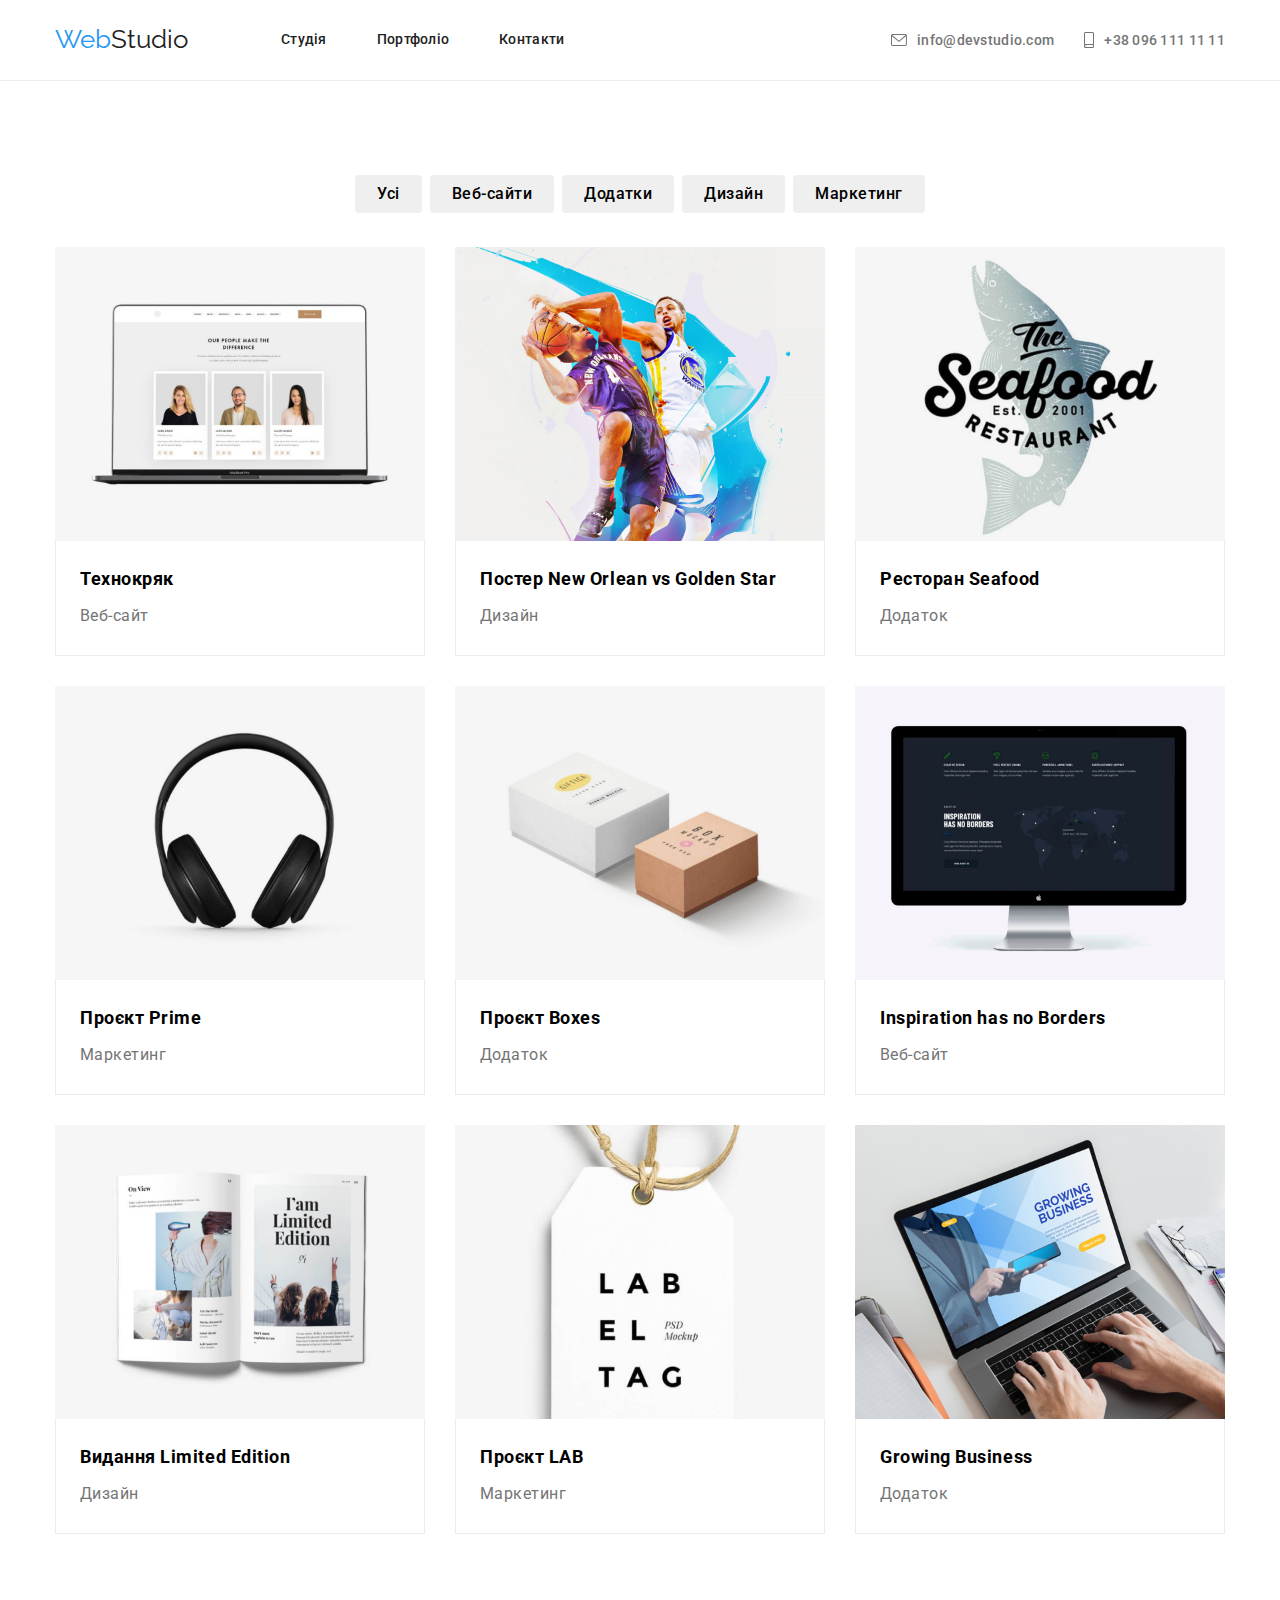
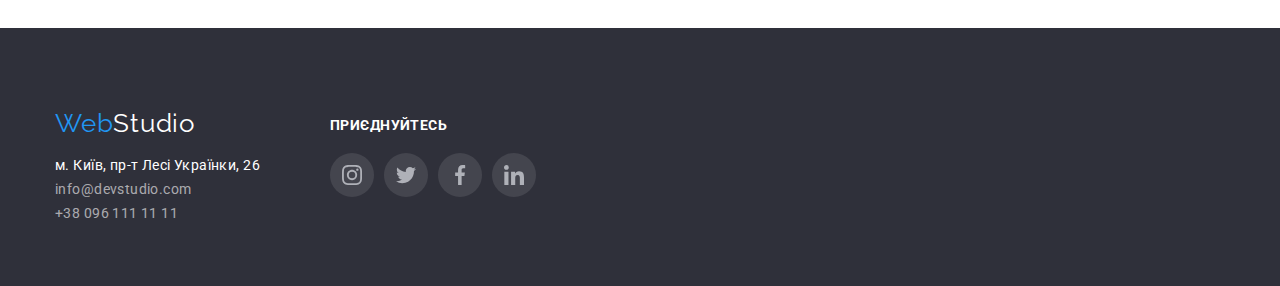
==== portfolio.html @ 9980bf6d "нова домашня робота" ====
<!DOCTYPE html>
<html lang="uk">

<head>
  <meta charset="UTF-8" />
  <meta http-equiv="X-UA-Compatible" content="IE=edge" />
  <meta name="viewport" content="width=device-width, initial-scale=1.0" />
  <title>Портфоліо</title>
  <link rel="stylesheet"
    href="https://cdnjs.cloudflare.com/ajax/libs/modern-normalize/1.1.0/modern-normalize.min.css" />
  <link rel="stylesheet" href="./CSS/styles.css" />
  <link href="https://fonts.googleapis.com/css2?family=Raleway:wght@700&family=Roboto:wght@400;500;700;900&display=swap"
    rel="stylesheet" />
</head>

<body class="body">
  <header class="header">
    <div class="container">
      <section class="header-section">
        <a href="/" class="header-logo"> <span class="header-logo-web">Web</span>Studio </a>
        <nav class="header-position">
          <ul class="header-nav">
            <li>
              <a href="./index.html" class="header-nav-link header-link-after">Студія</a>
            </li>
            <li>
              <a href="./portfolio.html" class="header-nav-link header-link-after">Портфоліо</a>
            </li>
            <li>
              <a href="#" class="header-nav-link header-link-after">Контакти</a>
            </li>
          </ul>
        </nav>
        <ul class="header-contacts">
          <li class="header-contacts-img">
            <a href="mailto:info@devstudio.com" class="header-contacts-link">
              <svg width="16" height="12" class="header-contacts-svg">
                <use href="./images/icons.svg#icon-envelope"></use>
              </svg>
              info@devstudio.com
            </a>
          </li>
          <li class="header-contacts-img">
            <a href="tel:+380961111111" class="header-contacts-link">
              <svg width="10" height="16" class="header-contacts-svg">
                <use href="./images/icons.svg#icon-smartphone"></use>
              </svg>
              +38 096 111 11 11</a>
          </li>
        </ul>
      </section>
    </div>
  </header>
  <main>
    <section class="section">
      <div class="container">
        <h1 class="visually-hidden">Портфоліо</h1>
        <ul class="main-button-list">
          <li>
            <button type="button" class="portfolio-button-list">Усі</button>
          </li>
          <li>
            <button type="button" class="portfolio-button-list">Веб-сайти</button>
          </li>
          <li>
            <button type="button" class="portfolio-button-list">Додатки</button>
          </li>
          <li>
            <button type="button" class="portfolio-button-list">Дизайн</button>
          </li>
          <li>
            <button type="button" class="portfolio-button-list">Маркетинг</button>
          </li>
        </ul>
        <ul class="main-portfolio-list">
          <li class="portfolio-list-box">
            <div class="portfolio-hower-box">
              <div class="portfolio-hover-text">
                <p class="portfolio-hower-paragraph">
                  Ресурс пропонує комплексні пропозиції з різним рівнем функціоналу та сервісів. Все це дозволить
                  відвідувачу отримати
                  вичерпні відомості про компанію чи приватну особу.
                </p>
              </div>
              <img src="./images/laptop.jpg" alt="laptop" width="370" />
            </div>
            <div class="box-text">
              <h2 class="main-portfolio-titel">Технокряк</h2>
              <p class="main-portfolio-paragraph">Веб-сайт</p>
            </div>
          </li>
          <li class="portfolio-list-box">
            <div class="portfolio-hower-box">
              <div class="portfolio-hover-text">
                <p class="portfolio-hower-paragraph">
                  Ресурс пропонує комплексні пропозиції з різним рівнем функціоналу та сервісів. Все це дозволить
                  відвідувачу
                  отримати
                  вичерпні відомості про компанію чи приватну особу.
                </p>
              </div>
              <img src="./images/basketball.jpg" alt="basketball" width="370" />
            </div>
            <div class="box-text">
              <h2 class="main-portfolio-titel">Постер New Orlean vs Golden Star</h2>
              <p class="main-portfolio-paragraph">Дизайн</p>
            </div>
          </li>
          <li class="portfolio-list-box">
            <div class="portfolio-hower-box">
              <div class="portfolio-hover-text">
                <p class="portfolio-hower-paragraph">
                  Ресурс пропонує комплексні пропозиції з різним рівнем функціоналу та сервісів. Все це дозволить
                  відвідувачу
                  отримати
                  вичерпні відомості про компанію чи приватну особу.
                </p>
              </div>
              <img src="./images/restoran.jpg" alt="restoran" width="370" />
            </div>
            <div class="box-text">
              <h2 class="main-portfolio-titel">Ресторан Seafood</h2>
              <p class="main-portfolio-paragraph">Додаток</p>
            </div>
          </li>
          <li class="portfolio-list-box">
            <div class="portfolio-hower-box">
              <div class="portfolio-hover-text">
                <p class="portfolio-hower-paragraph">
                  Ресурс пропонує комплексні пропозиції з різним рівнем функціоналу та сервісів. Все це дозволить
                  відвідувачу
                  отримати
                  вичерпні відомості про компанію чи приватну особу.
                </p>
              </div>
              <img src="./images/headphones.jpg" alt="headphones" width="370" />
            </div>
            <div class="box-text">
              <h2 class="main-portfolio-titel">Проєкт Prime</h2>
              <p class="main-portfolio-paragraph">Маркетинг</p>
            </div>
          </li>
          <li class="portfolio-list-box">
            <div class="portfolio-hower-box">
              <div class="portfolio-hover-text">
                <p class="portfolio-hower-paragraph">
                  Ресурс пропонує комплексні пропозиції з різним рівнем функціоналу та сервісів. Все це дозволить
                  відвідувачу
                  отримати
                  вичерпні відомості про компанію чи приватну особу.
                </p>
              </div>
              <img src="./images/boxes.jpg" alt="boxes" width="370" />
            </div>
            <div class="box-text">
              <h2 class="main-portfolio-titel">Проєкт Boxes</h2>
              <p class="main-portfolio-paragraph">Додаток</p>
            </div>
          </li>
          <li class="portfolio-list-box">
            <div class="portfolio-hower-box">
              <div class="portfolio-hover-text">
                <p class="portfolio-hower-paragraph">
                  Ресурс пропонує комплексні пропозиції з різним рівнем функціоналу та сервісів. Все це дозволить
                  відвідувачу
                  отримати
                  вичерпні відомості про компанію чи приватну особу.
                </p>
              </div>
              <img src="./images/screen.jpg" alt="screen" width="370" />
            </div>
            <div class="box-text">
              <h2 class="main-portfolio-titel">Inspiration has no Borders</h2>
              <p class="main-portfolio-paragraph">Веб-сайт</p>
            </div>
          </li>
          <li class="portfolio-list-box">
            <div class="portfolio-hower-box">
              <div class="portfolio-hover-text">
                <p class="portfolio-hower-paragraph">
                  Ресурс пропонує комплексні пропозиції з різним рівнем функціоналу та сервісів. Все це дозволить
                  відвідувачу
                  отримати
                  вичерпні відомості про компанію чи приватну особу.
                </p>
              </div>
              <img src="./images/book.jpg" alt="book" width="370" />
            </div>
            <div class="box-text">
              <h2 class="main-portfolio-titel">Видання Limited Edition</h2>
              <p class="main-portfolio-paragraph">Дизайн</p>
            </div>
          </li>
          <li class="portfolio-list-box">
            <div class="portfolio-hower-box">
              <div class="portfolio-hover-text">
                <p class="portfolio-hower-paragraph">
                  Ресурс пропонує комплексні пропозиції з різним рівнем функціоналу та сервісів. Все це дозволить
                  відвідувачу
                  отримати
                  вичерпні відомості про компанію чи приватну особу.
                </p>
              </div>
              <img src="./images/label.jpg" alt="label" width="370" />
            </div>
            <div class="box-text">
              <h2 class="main-portfolio-titel">Проєкт LAB</h2>
              <p class="main-portfolio-paragraph">Маркетинг</p>
            </div>
          </li>
          <li class="portfolio-list-box">
            <div class="portfolio-hower-box">
              <div class="portfolio-hover-text">
                <p class="portfolio-hower-paragraph">
                  Ресурс пропонує комплексні пропозиції з різним рівнем функціоналу та сервісів. Все це дозволить
                  відвідувачу
                  отримати
                  вичерпні відомості про компанію чи приватну особу.
                </p>
              </div>
              <img src="./images/prints.jpg" alt="prints" width="370" />
            </div>
            <div class="box-text">
              <h2 class="main-portfolio-titel">Growing Business</h2>
              <p class="main-portfolio-paragraph">Додаток</p>
            </div>
          </li>
        </ul>
      </div>
    </section>
  </main>
  <footer class="footer">
    <div class="container container-footer">

      <address class="footer-address">
        <a href="/" class="footer-link"> <span class="footer-web">Web</span>Studio </a>
        <ul class="footer-list">
          <li>
            <a href="https://goo.gl/maps/Bems6BewsbCnmsFR9" class="footer-list-adres">м. Київ, пр-т Лесі Українки,
              26</a>
          </li>
          <li>
            <a href="mailto:info@devstudio.com" class="footer-list-contacts">info@devstudio.com</a>
          </li>
          <li><a href="tel:+380961111111" class="footer-list-contacts">+38 096 111 11 11</a></li>
        </ul>
      </address>
      <div>
        <h3 class="footer-title">приєднуйтесь</h3>
        <ul class="footer-social">
          <li>
            <a href="#" class="footer-container">
              <svg width="20" height="20">
                <use href="./images/icons.svg#icon-instagram" class="team-icon"></use>
              </svg>
            </a>
          </li>
          <li>
            <a href="#" class="footer-container">
              <svg width="20" height="20">
                <use href="./images/icons.svg#icon-twitter" class="team-icon"></use>
              </svg>
            </a>
          </li>
          <li>
            <a href="#" class="footer-container"">
                  <svg width=" 20" height="20">
              <use href="./images/icons.svg#icon-facebook" class="team-icon"></use>
              </svg>
            </a>
          </li>
          <li>
            <a href="#" class="footer-container">
              <svg width="20" height="20">
                <use href="./images/icons.svg#icon-linkedin" class="team-icon"></use>
              </svg>
            </a>
          </li>
      </div>
    </div>

  </footer>
</body>

</html>
---- CSS/styles.css ----
:root {
  --blue-color: #2196f3;
  --black-color: #212121;
  --gray-color: #757575;
  --white-color: #ffffff;
  --title-color: #2f303a;
  --team-color: #f5f4fa;
  --footer-mail-tel-color: rgba(255, 255, 255, 0.6);
  --type-footer-logo: 'Raleway';
  --font-family-ronoto: 'Roboto', sans-serif;
  --border-color: #ececec;
  --team-color-fon: rgba(47, 48, 58, 0.4);
  --team-icon-color:#AFB1B8;
  --footer-icon-background:rgba(255, 255, 255, 0.1);
  --time-hover:cubic-bezier(0.4, 0, 0.2, 1);
}
.body {
  font-family: var(--font-family-ronoto);
  font-style: normal;
}
h1,
h2,
h3,
p,
ul,
a {
  padding: 0px;
  margin: 0px;
}
ul{
   list-style: none;
}
/* HEADER */
.header {
  border-bottom: 1px solid var(--border-color);
}
.header-position {
  flex-grow: 3;
}
.header-section {
  display: flex;
  align-items: center;
  justify-content: space-around;
}
.container {
  max-width: 1200px;
  padding-left: 15px;
  padding-right: 15px;
  margin-left: auto;
  margin-right: auto;
}

.header-nav {
  position: relative;
  list-style: none;
  display: flex;
  margin-left: 93px;
  
}
.header-nav li {
  margin-right: 50px;
}
.header-nav-link:hover,
.header-contacts-link:hover{
  color: var(--blue-color);
}
.header-link-after:hover::after{
  opacity:1;
}

.header-contacts-link:hover .header-contacts-svg{
  fill: var(--blue-color);
}
.header-link-after::after{
  display:block;
  opacity: 0;
  transition: opacity 250ms var(--time-hover);
  position: absolute;
  width: 100%;
  height: 4px;
  left: 0;
  bottom: -1px;
  background-color: var(--blue-color);
  content:'';
  border-radius: 2px;
}


.header-nav-link {
  padding: 32px 0;
  position: relative;
  font-weight: 500;
  text-decoration: none;
  font-size: 14px;
  line-height: 1.42;
  color: var(--black-color);
  letter-spacing: 0.02em;
   transition: color 250ms var(--time-hover);
}
.header-logo-web {
  color: var(--blue-color);
}

.header-logo {
  margin-top: 24px;
  margin-bottom: 25px;

  margin-right: 0px;
  text-decoration: none;
  font-family: var(--type-footer-logo);
  font-size: 26px;
  line-height: 1.191;
  color: var(--black-color);
}

.header-contacts {
  list-style: none;
  font-weight: 500;
  display: flex;
  margin: 0 0 0 auto;
  gap: 30px;
}

.header-contacts-svg {
  margin-right: 10px;
  fill: var(--gray-color);
  
}

.header-contacts-img {
  display: flex;
  align-items: center;
  justify-content: center;
}
.header-contacts-link {
  display: flex;
  align-items: center;
  text-decoration: none;
  font-size: 14px;
  line-height: 1.142;
  color: var(--gray-color);
  letter-spacing: 0.02em;
   transition: color 250ms var(--time-hover);
}

/* MAIN*/

.main-title {
  max-width: 1600px;
  margin: 0 auto;
  padding-top: 200px;
  padding-bottom: 200px;
  background-color: var(--title-color);
  background-image: linear-gradient(to right, var(--team-color-fon), var(--team-color-fon)),
    url(../images/team-worling.jpg);
  background-repeat: no-repeat;
  background-size: cover;
  background-position: center;
}
.title-h {
  text-transform: uppercase;
  text-align: center;
  max-width: 696px;
  margin-top: 0;
  margin: 0 auto 30px;
  font-weight: 900;
  font-size: 44px;
  line-height: 1.363;
  color: var(--white-color);
  letter-spacing: 0.06em;
}
.main-title-button {
  display: block;
  padding: 10px 32px;
  margin: 0 auto;
  border-radius: 4px;
  border: 0px;
  font-family: var(--button-font-family);
  font-weight: 700;
  cursor: pointer;
  font-size: 16px;
  line-height: 1.875;
  letter-spacing: 0.06em;
  background-color: var(--blue-color);
  color: var(--white-color);
  filter: drop-shadow(0px 4px 4px rgba(0, 0, 0, 0.25));
}
.main-title-button:active{
  filter: drop-shadow(0px 12px 12px rgba(0, 0, 0, 0.25));
}
.visually-hidden {
  position: absolute;
  white-space: nowrap;
  width: 1px;
  height: 1px;
  overflow: hidden;
  border: 0;
  padding: 0;
  clip: rect(0 0 0 0);
  clip-path: inset(50%);
  margin: -1px;
}
.section {
  padding-top: 94px;
  padding-bottom: 94px;
}

.main-benefits-list {
  list-style: none;
  display: flex;
  gap: 30px;
}
.section-h {
  text-align: center;
  margin: 0 auto;
  font-size: 36px;
  line-height: 1.16;
  letter-spacing: 0.03em;
  color: var(--black-color);
}
.benefits-icons {
  padding: 25px 10px;
  display: flex;
  justify-content: center;
  align-items: center;
  background-color: var(--team-color);
  margin-bottom: 30px;
  border-radius: 4px;
}
.we-do {
  padding-top: 0px;
}

.main-benefits-title {
  margin-bottom: 10px;
  font-size: 14px;
  line-height: 1.142;
  color: var(--black-color);
  letter-spacing: 0.03em;
}
.main-benefits-title-paragraph {
  font-size: 14px;
  line-height: 1.714;
  color: var(--gray-color);
  letter-spacing: 0.03em;
}
.main-what-we-do-images {
  list-style: none;
  display: flex;
  gap: 30px;
  padding-top: 50px;
}
.main-team {
  background-color: var(--team-color);
  padding-bottom: 94px;
  padding-top: 94px;
}
.we-do-list{
  position: relative;
}
img {
display: block;
max-width: 100%;
height: auto;
}
.list-hover{
  width: 370px;
  height: 70px;
  left: 0;
  bottom: -0;
  font-size: 14px;
  line-height: 1.142;
  text-transform: uppercase;
  position: absolute;
  content:'';
  display: flex;
  align-items: center;
  justify-content: center;
  color: var(--white-color);
  background-color: rgba(47, 48, 58, 0.8);;
  transition: opacity 250ms var(--time-hover);
}

.main-list {
  list-style: none;
  display: flex;
  gap: 30px;
  padding-top: 50px;
}
.team-list-box {
  justify-content: center;
  border-radius: 0 0 4px 4px;
  box-shadow: 0px 1px 3px rgba(0, 0, 0, 0.12), 0px 1px 1px rgba(0, 0, 0, 0.14),
    0px 2px 1px rgba(0, 0, 0, 0.2);
  background-color: var(--white-color);
}
.main-team-name {
  padding: 30px 0 10px;
  text-align: center;
  font-weight: 500;
  font-size: 16px;
  line-height: 1.18;
  letter-spacing: 0.03em;
}
.main-team-position {
  padding-bottom: 16px;
  text-align: center;
  font-size: 16px;
  line-height: 1.18em;
  color: var(--gray-color);
  letter-spacing: 0.03em;
}
.main-team-social {
  height: 44px;
  gap: 10px;
  display: flex;
  align-items: center;
  justify-content: center;
  margin-bottom: 30px;
}
.main-team-container{
  display: flex;
  align-items: center;
  justify-content: center;
  width: 44px;
  height: 44px;
  border-radius: 50%;
  fill: var(--team-icon-color);
  transition: background-color,fill 250ms var(--time-hover);
}
.main-team-container:hover{
background-color: var(--blue-color);
fill: var(--white-color); 
}
.logo-icon{
  display: flex;
  align-items: center;
  justify-content: center;
  gap: 30px;
  padding-top:50px;
  
}
.logo-border{
  border: 1px solid var(--team-icon-color);
border-radius: 4px;
 padding: 16px 32px;
 fill:var(--team-icon-color);
  transition: border-color,fill 250ms var(--time-hover);
}
.logo-border:hover{
  border-color: var(--blue-color);
  fill: var(--blue-color);
}


/* FOOTER */
.footer {
  padding-top: 60px;
  padding-bottom: 60px;
  background-color: var(--title-color);
 
}
.footer-link {
  display:block;
  font-style: normal;
  list-style: none;
  margin-bottom: 15px;
  text-decoration: none;
  font-family: var(--type-footer-logo);
  font-size: 26px;
  line-height: 1.191;
  letter-spacing: 0.03em;
  color: var(--white-color);
}
.footer-web {
  color: var(--blue-color);
}

.footer-list {
  list-style: none;
  padding-bottom: 9px;
}
.footer-list:last-child {
  padding-bottom: 0;
}
.footer-address {
  padding-top: 20px;
  padding-right: 70px;
}

.footer-list-adres {
  font-style: normal;
  text-decoration: none;
  font-size: 14px;
  line-height: 1.71;
  color: var(--white-color);
  letter-spacing: 0.03em;
  transition: color 250ms var(--time-hover);
}
.footer-list-contacts {
  font-style: normal;
  text-decoration: none;
  font-size: 14px;
  line-height: 1.71;
  color: var(--footer-mail-tel-color);
  letter-spacing: 0.03em;
   transition: color 250ms var(--time-hover);
}

.footer-list-adres:hover,
.footer-list-contacts:hover {
  color: var(--blue-color);
}
.footer-container{
  display: flex;
  align-items: center;
  justify-content: center;
  width: 44px;
  height: 44px;
  border-radius: 50%;
  fill: var(--team-icon-color);
  background-color: var(--footer-icon-background);
  transition: fill,background-color 250ms var(--time-hover);

  
}
.footer-container:hover{
fill: var(--white-color);
background-color: var(--blue-color); 

}
.container-footer{
  display:flex;
  align-items: center;
  padding-right: 70px;
  
}
.footer-social{
  display: flex;
  align-items: center;
  justify-content: center;
  gap: 10px;
}
.footer-title{
  margin-bottom: 20px;
  font-size: 14px;
line-height: 16px;
letter-spacing: 0.03em;
text-transform: uppercase;
color: var(--white-color);
}

/* PORTFOLIO */
.main-button-list {
  list-style: none;
  display: flex;
  justify-content: center;
  gap: 8px;
}
.portfolio-button-list {
  padding: 6px 22px;
  border-radius: 4px;
  font-family: var(--button-font-family);
  cursor: pointer;
  font-size: 16px;
  line-height: 1.625;
  letter-spacing: 0.03em;
  border: none;
  font-weight: 500;
}

.portfolio-button-list:hover {
  color: var(--white-color);
  background-color: var(--blue-color);
  box-shadow: 0px 3px 1px rgba(0, 0, 0, 0.1), 0px 1px 2px rgba(0, 0, 0, 0.08), 0px 2px 2px rgba(0, 0, 0, 0.12);
border-radius: 4px;
}
.main-portfolio-list {
  padding-top: 34px;
  list-style: none;
  display: flex;
  flex-wrap: wrap;
  gap: 30px;
  transition: opacity 250ms var(--time-hover);
}
 
 .portfolio-hower-box{
  position: relative;
  overflow: hidden;
 }
 
   .portfolio-list-box:hover{
  box-shadow: 0px 1px 1px rgba(0, 0, 0, 0.12), 0px 4px 4px rgba(0, 0, 0, 0.06),
   1px 4px 6px rgba(0, 0, 0, 0.16); 
 }
 .portfolio-list-box:hover .portfolio-hover-text{
  opacity: 1; 
   transform: translateY(0%);
 }

.main-portfolio-titel {
  padding-left: 24px;
  padding-top: 20px;
  padding-bottom: 4px;
  font-size: 18px;
  line-height: 2;
  letter-spacing: 0.03em;
}
.main-portfolio-paragraph {
  margin-left: 24px;
  font-size: 16px;
  line-height: 1.875;
  color: var(--gray-color);
  letter-spacing: 0.03em;
}
.box-text {
  border-left: 1px solid var(--border-color);
  border-bottom: 1px solid var(--border-color);
  border-right: 1px solid var(--border-color);
  padding-bottom: 24px;
}

.portfolio-hover-text{
  width: 370px;
  height: 294px;
  position: absolute;
  opacity: 0;
  content: '';
  transform: translateY(100%);
  background-color: rgba(33, 150, 243, 0.9);
  color: var(--white-color);
   transition: opacity 250ms var(--time-hover),transform 250ms var(--time-hover);
}
.portfolio-hower-paragraph{
  font-size: 18px;
  line-height: 28px;
  letter-spacing: 0.03em;
  padding: 63px 24px;
  
} 


/* Window */

.backdrop{
  position: fixed;
  background-color: rgba(0, 0, 0, 0.2);
  transition: opacity 250ms var(--time-hover),visibility  250ms var(--time-hover);
  top: 0;
  left: 0;
  width: 100%;
  height:100%;
}

 
.backdrop.is-hidden {
  visibility: hidden; 
  opacity: 0;
  pointer-events: none;
  
} 
 .backdrop.is-hidden .window{
  transform: translate(-50%, -50%) scale(1.2);
} 

.window{
  position: absolute;
  top: 50%;
  left: 50%;
  transform: translate(-50%, -50%) scale(1);
  min-width: 528px;
  min-height: 581px;
  padding: 15px;
  background-color: var(--white-color);
  border-radius: 4px;
  transition: transform 250ms var(--time-hover);
  box-shadow: 0px 1px 3px rgba(0, 0, 0, 0.12), 0px 1px 1px rgba(0, 0, 0, 0.14),
   0px 2px 1px rgba(0, 0, 0, 0.2);
}
.window-bottom{
  position: absolute;
  width: 30px;
  height: 30px;
  right: 0;
  top: 0;
  margin: 8px 8px;
  border-radius: 50%;
  border: 1px solid rgba(0, 0, 0, 0.1);
  cursor: pointer;
  display: flex;
  align-items: center;
  justify-content: center;
  background-color: var(--white-color);
  transition: background-color, fill 250ms var(--time-hover);
}
.window-bottom:hover{
background-color: var(--blue-color);
fill: var(--white-color);
}
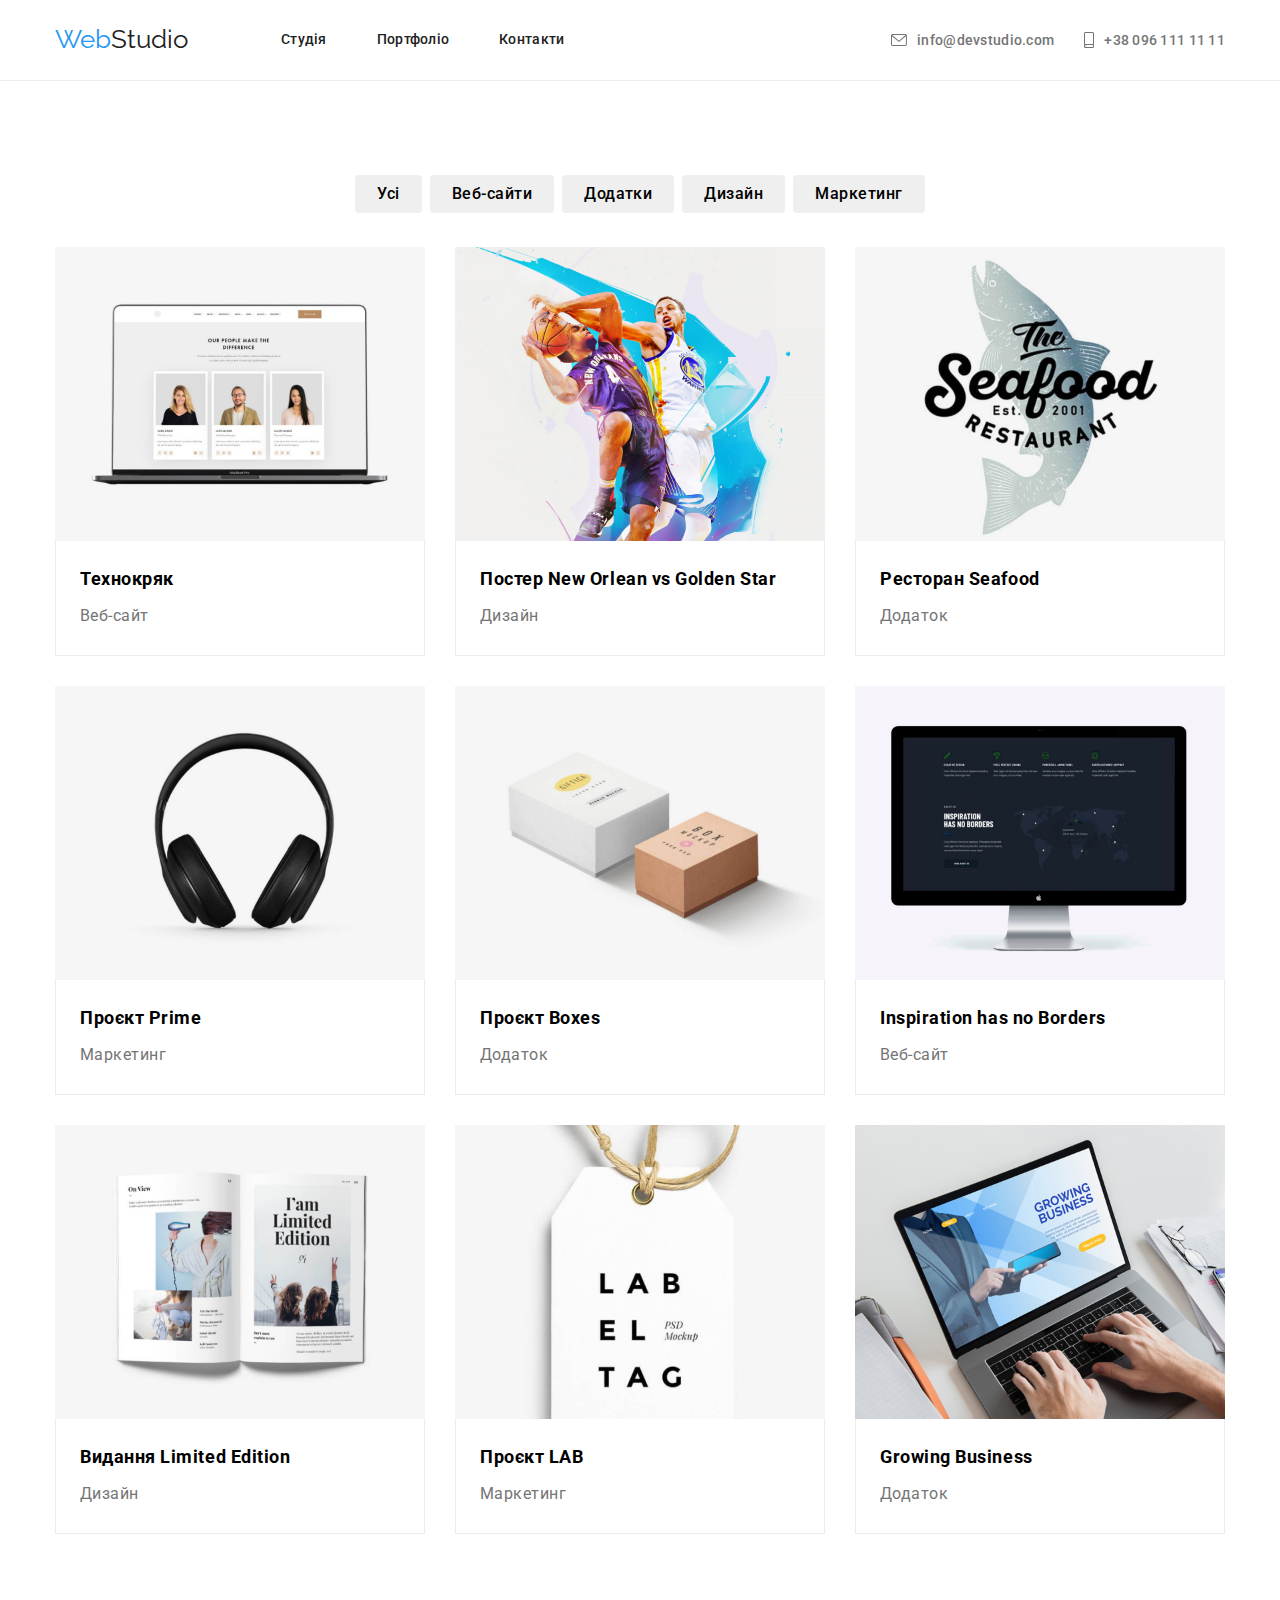
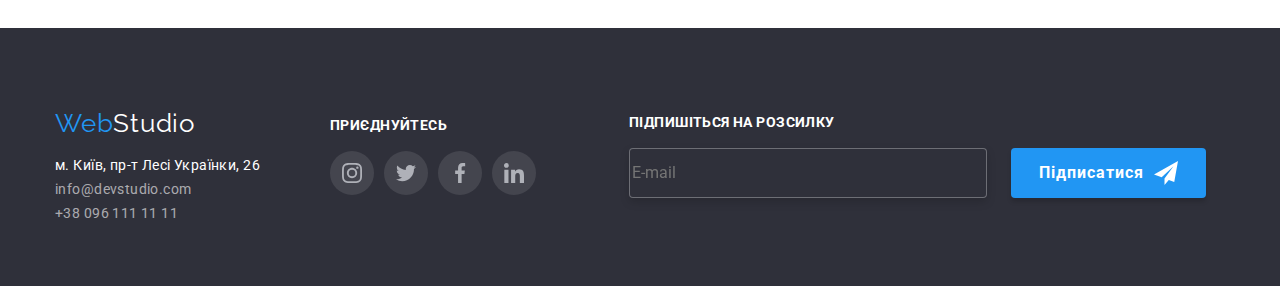
==== commit c8aea57b: "готова домашня" ====
--- a/portfolio.html
+++ b/portfolio.html
@@ -231,7 +231,6 @@
   </main>
   <footer class="footer">
     <div class="container container-footer">
-
       <address class="footer-address">
         <a href="/" class="footer-link"> <span class="footer-web">Web</span>Studio </a>
         <ul class="footer-list">
@@ -277,8 +276,18 @@
             </a>
           </li>
       </div>
+      <div>
+        <h3 class="footer-sign-up-title">Підпишіться на розсилку</h3>
+      <form class="footer-sign-up">
+        <input type="email" name="email" placeholder="E-mail" class="footer-sign-up-email" />
+        <button class="footer-sing-up-buttom">Підписатися
+          <svg width="24" height="24" class="footer-sign-up-icon">
+            <use href="./images/icons.svg#icon-send"></use>
+          </svg>
+        </button>
+        </form>
     </div>
-
+    </div>
   </footer>
 </body>
 
--- a/CSS/styles.css
+++ b/CSS/styles.css
@@ -432,8 +432,11 @@
 .container-footer{
   display:flex;
   align-items: center;
+  
+  
+}
+.footer-address{
   padding-right: 70px;
-  
 }
 .footer-social{
   display: flex;
@@ -444,11 +447,64 @@
 .footer-title{
   margin-bottom: 20px;
   font-size: 14px;
-line-height: 16px;
+line-height: 0.875;
 letter-spacing: 0.03em;
 text-transform: uppercase;
 color: var(--white-color);
 }
+.footer-sign-up{
+  display: flex;
+  align-items: center;
+  justify-content: center;
+}
+.footer-sign-up-email{
+  width: 358px;
+  height: 50px;
+  margin-left: 93px;
+  margin-right: 12px;
+  
+  background-color: var(--title-color);
+  border: 1px solid rgba(255, 255, 255, 0.3);
+filter: drop-shadow(0px 4px 4px rgba(0, 0, 0, 0.15));
+border-radius: 4px;
+}
+.footer-sing-up-buttom{
+  display: flex;
+  align-items: center;
+  justify-content: center;
+  height: 50px;
+  padding: 10px 28px;
+  margin-left: 12px;
+  font-weight: 700;
+  font-size: 16px;
+  line-height: 0.5333;
+  letter-spacing: 0.06em; 
+  background-color: var(--blue-color);
+  fill: var(--white-color);
+  color: var(--white-color);
+  box-shadow: 0px 4px 4px rgba(0, 0, 0, 0.15);
+  border-radius: 4px;
+  border: 0px;
+   transition: background-color, fill, color 250ms var(--time-hover);
+}
+.footer-sign-up-icon{
+  margin-left: 10px;
+}
+.footer-sing-up-buttom:hover{
+  background-color:var(--white-color);
+  fill: var(--gray-color);
+  color: var(--gray-color);
+}
+.footer-sign-up-title{
+  margin-bottom: 20px;
+  margin-left: 93px;
+  font-size: 14px;
+line-height: 0.875;
+letter-spacing: 0.03em;
+text-transform: uppercase;
+color: var(--white-color);
+}
+
 
 /* PORTFOLIO */
 .main-button-list {
@@ -540,6 +596,8 @@
 } 
 
 
+
+
 /* Window */
 
 .backdrop{
@@ -570,7 +628,7 @@
   transform: translate(-50%, -50%) scale(1);
   min-width: 528px;
   min-height: 581px;
-  padding: 15px;
+  padding: 40px;
   background-color: var(--white-color);
   border-radius: 4px;
   transition: transform 250ms var(--time-hover);
@@ -594,6 +652,117 @@
   transition: background-color, fill 250ms var(--time-hover);
 }
 .window-bottom:hover{
-background-color: var(--blue-color);
-fill: var(--white-color);
-}
+
+fill: var(--blue-color);
+}
+input,label{
+  display: block;
+}
+.window-titel{
+  font-size: 20px;
+ line-height: 1.15px;
+ text-align: center;
+ letter-spacing: 0.03em;
+ margin-bottom: 12px;
+}
+.window-box {
+  position: relative;
+} 
+.window-information { 
+  width: 448px;
+  height: 40px;
+  padding-left: 32px;
+  border-radius: 4px;
+  border: 1px solid rgba(33, 33, 33, 0.2);
+  outline: none;
+}
+.window-information-icon {
+  position: absolute;
+  left: 10px;
+  top: 50%;
+  transform: translateY(-50%);
+}
+.window-information:focus{
+ border-color:var(--blue-color);
+}
+.window-information:focus + .window-information-icon{
+  fill: var(--blue-color);
+}
+.window-label{
+  margin-top: 10px;
+  font-size: 12px;
+ line-height: 14px;
+ letter-spacing: 0.01em;
+ color: var(--gray-color);
+}
+.window-coment{
+  width: 100%;
+  height: 120px;
+  padding: 12px 16px;
+  border: 1px solid rgba(33, 33, 33, 0.2);
+  border-radius: 4px;
+  resize: none;
+  outline: none;
+}
+.window-coment:focus{
+  border-color:var(--blue-color);
+}
+.window-checkbox-content{
+  position: relative;
+  margin-top: 20px;
+}
+.window-checkbox{
+  padding-left: 28px;
+   font-size: 14px;
+ line-height: 1.714;
+ text-decoration-line: underline;
+ color: var(--gray-color);
+}
+.window-checkbox::before{
+  content: "";
+  position: absolute;
+  width: 16px;
+  height: 15px;
+  left: 0px;
+  top: 50%;
+  transform: translateY(-50%);
+  opacity: 1;
+  border: 2px solid var(--black-color);
+  border-radius: 4px;
+  background-color: var(--white-color);
+  transition: opacity 250ms var(--time-hover);
+}
+.window-checkbox-icon{
+  position: absolute;
+  border-radius: 4px;
+  left: 0px;
+  top: 50%;
+  transform: translateY(-50%);
+  fill: var(--white-color);
+  background-color: var(--blue-color);
+
+}
+.window-checkbox:checked ~ .window-checkbox::before{
+  opacity: 0;
+}
+.window-conditions{
+  font-size: 14px;
+ line-height: 1.714;
+  color: var(--blue-color);
+  letter-spacing: 0.03em;
+ text-decoration-line: underline;
+
+}
+.window-button-send{
+  font-size: 16px;
+ line-height: 1.875;
+ letter-spacing: 0.06em;
+ padding: 10px 52px;
+  margin: 30px 124px 20px;
+  border-radius: 4px;
+  border: 0px;
+  cursor: pointer;
+ background-color: var(--blue-color);
+ color:var(--white-color);
+ box-shadow: 0px 4px 4px rgba(0, 0, 0, 0.15);
+}